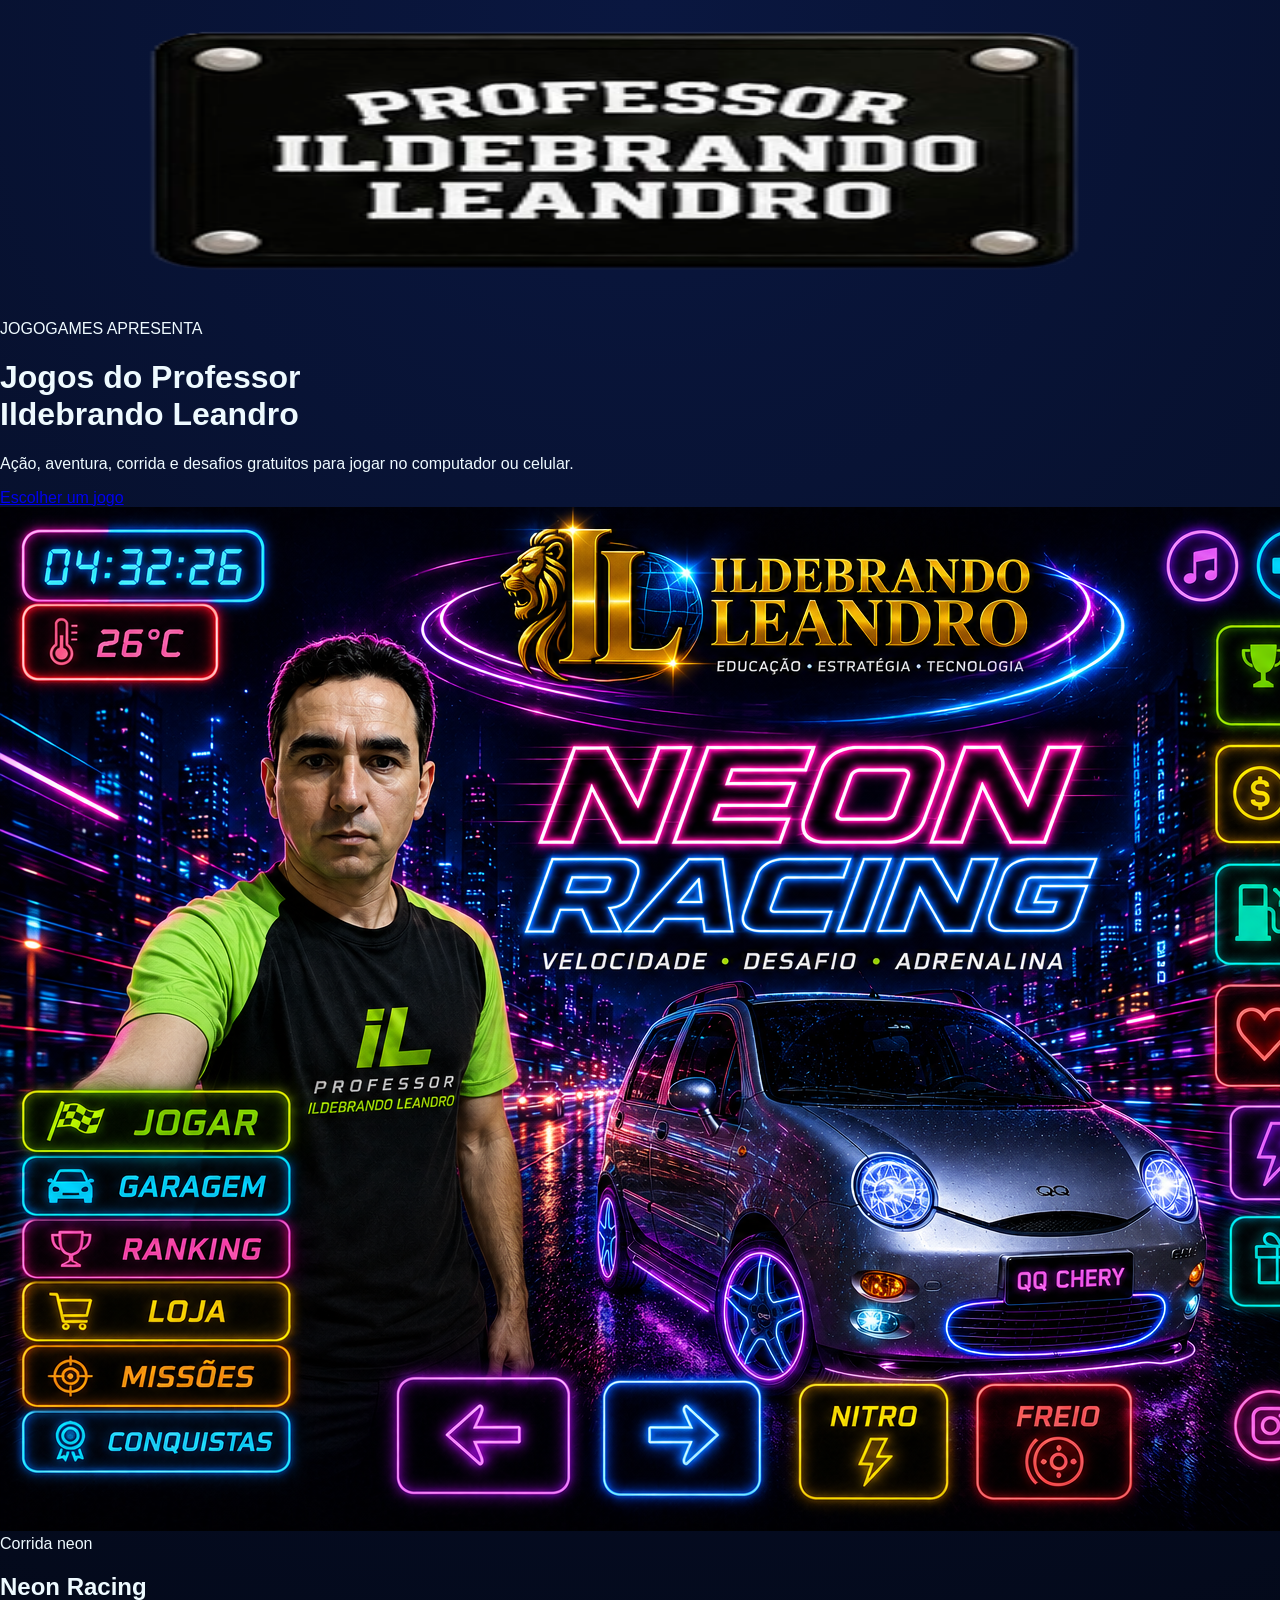
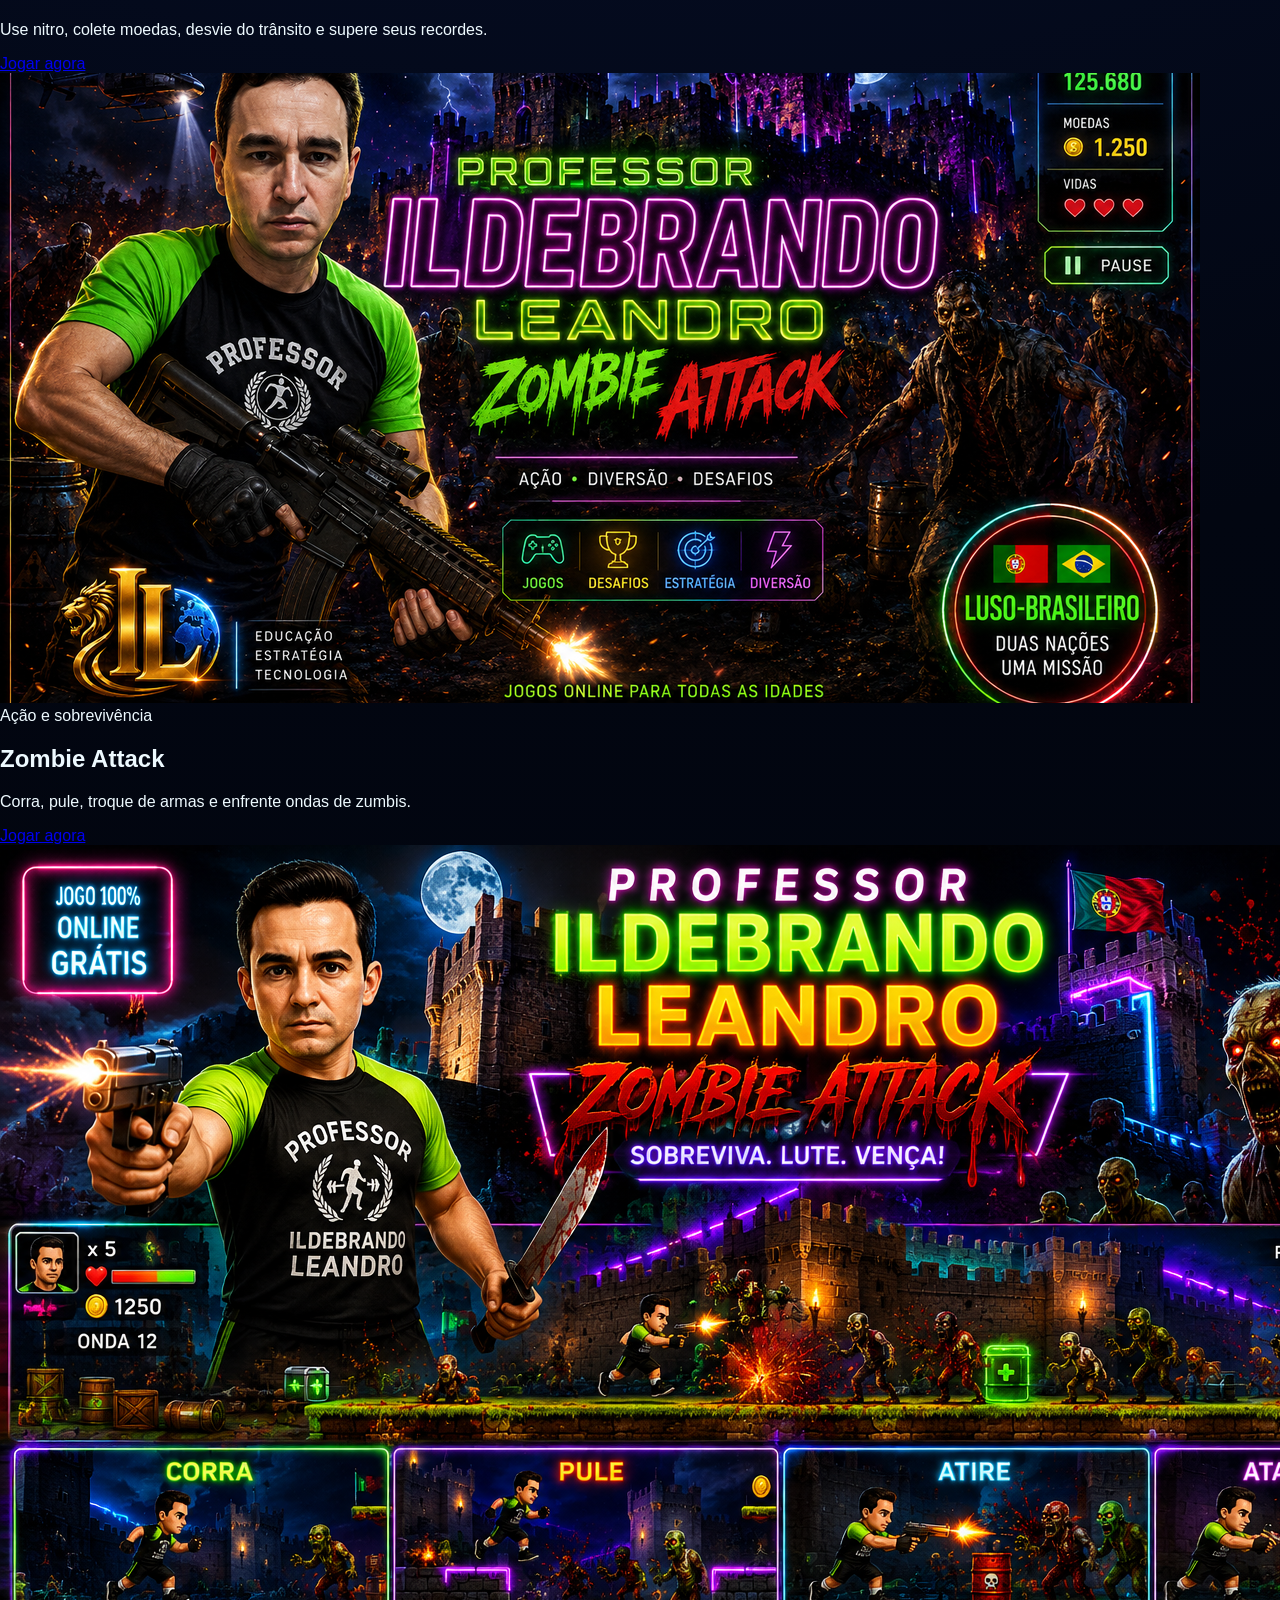
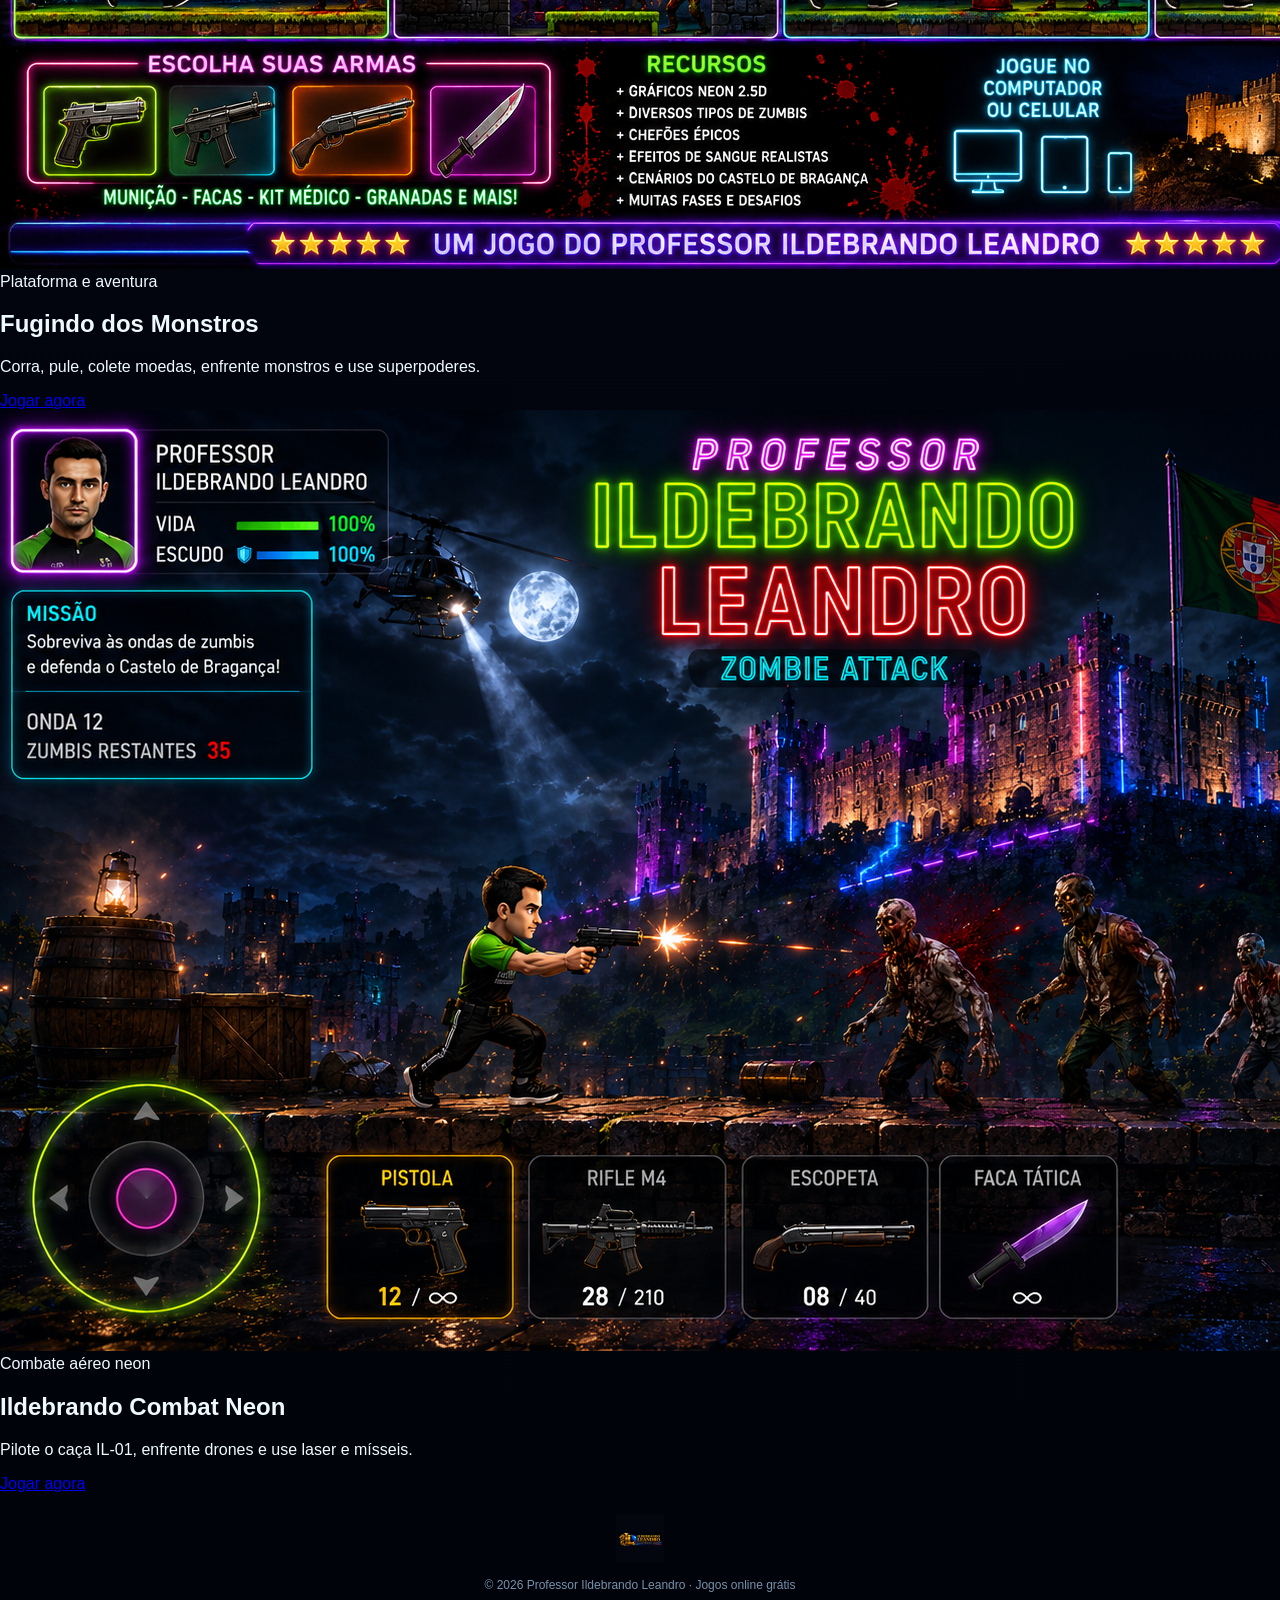
==== index.html @ c0134aa5 "Revise index.html for SEO and game presentation Updated meta tags and added game sections for better" ====
<!doctype html>
<html lang="pt-BR">
<head>
  <meta charset="utf-8">
  <meta name="viewport" content="width=device-width,initial-scale=1,viewport-fit=cover">
  <title>Jogos do Professor Ildebrando Leandro | Jogos Online Grátis</title>
  <meta name="description" content="Jogos online grátis criados pelo Professor Ildebrando Leandro. Jogue Neon Racing, Zombie Attack, Fugindo dos Monstros e Ildebrando Combat Neon.">
  <meta name="author" content="Professor Ildebrando Leandro">
  <meta name="robots" content="index,follow,max-image-preview:large,max-snippet:-1,max-video-preview:-1">
  <meta name="googlebot" content="index,follow,max-image-preview:large,max-snippet:-1,max-video-preview:-1">
  <meta name="theme-color" content="#050914">
  <link rel="canonical" href="https://jogogames.github.io/">
  <link rel="icon" type="image/png" sizes="32x32" href="./assets/favicon-32.png">
  <link rel="icon" type="image/png" sizes="16x16" href="./assets/favicon-16.png">
  <link rel="apple-touch-icon" sizes="192x192" href="./assets/favicon-192.png">
  <link rel="manifest" href="./site.webmanifest">
  <meta property="og:type" content="website">
  <meta property="og:locale" content="pt_BR">
  <meta property="og:site_name" content="Jogos do Professor Ildebrando Leandro">
  <meta property="og:title" content="Jogos do Professor Ildebrando Leandro">
  <meta property="og:description" content="Ação, aventura, corrida e diversão. Conheça os jogos online grátis do Professor Ildebrando Leandro.">
  <meta property="og:url" content="https://jogogames.github.io/">
  <meta property="og:image" content="https://jogogames.github.io/assets/brand-plate.png">
  <meta property="og:image:alt" content="Logotipo de Ildebrando Leandro">
  <meta name="twitter:card" content="summary_large_image">
  <meta name="twitter:title" content="Jogos do Professor Ildebrando Leandro">
  <meta name="twitter:description" content="Jogos online grátis de ação, aventura e corrida para computador e celular.">
  <meta name="twitter:image" content="https://jogogames.github.io/assets/brand-plate.png">
  <link rel="stylesheet" href="./style.css">
  <script type="application/ld+json">
  {"@context":"https://schema.org","@type":"WebSite","name":"Jogos do Professor Ildebrando Leandro","alternateName":"JogoGames","url":"https://jogogames.github.io/","description":"Jogos online grátis criados pelo Professor Ildebrando Leandro.","inLanguage":"pt-BR","publisher":{"@type":"Person","name":"Professor Ildebrando Leandro"}}
  </script>
</head>
<body>
  <header class="hero">
    <img class="brand" src="./assets/brand-plate.png" alt="Ildebrando Leandro" width="1200" height="300">
    <p class="eyebrow">JOGOGAMES APRESENTA</p>
    <h1>Jogos do Professor<br><span>Ildebrando Leandro</span></h1>
    <p class="intro">Ação, aventura, corrida e desafios gratuitos para jogar no computador ou celular.</p>
    <a class="primary" href="#jogos">Escolher um jogo</a>
  </header>

  <main id="jogos" class="games" aria-label="Jogos disponíveis">
    <article class="card cyan">
      <img src="./assets/cover-neon-racing.png" alt="Capa do Neon Racing" loading="lazy">
      <div><span>Corrida neon</span><h2>Neon Racing</h2><p>Use nitro, colete moedas, desvie do trânsito e supere seus recordes.</p><a href="./Neon-Racing/">Jogar agora</a></div>
    </article>
    <article class="card pink">
      <img src="./assets/professor-ildebrando-zombie-attack-1200x630.png" alt="Capa do Zombie Attack" loading="lazy">
      <div><span>Ação e sobrevivência</span><h2>Zombie Attack</h2><p>Corra, pule, troque de armas e enfrente ondas de zumbis.</p><a href="./Zombie-Attack/">Jogar agora</a></div>
    </article>
    <article class="card gold">
      <img src="./assets/cover.jpg" alt="Capa do Ildebrando Combat Neon" loading="lazy">
      <div><span>Plataforma e aventura</span><h2>Fugindo dos Monstros</h2><p>Corra, pule, colete moedas, enfrente monstros e use superpoderes.</p><a href="./Monster-Games/">Jogar agora</a></div>
    </article>
    <article class="card violet">
      <img src="./assets/game-scene-v3.png" alt="Capa do Ildebrando Combat Neon" loading="lazy">
      <div><span>Combate aéreo neon</span><h2>Ildebrando Combat Neon</h2><p>Pilote o caça IL-01, enfrente drones e use laser e mísseis.</p><a href="https://jogogames.github.io/Jogos.Games/">Jogar agora</a></div>
    </article>
  </main>

  <footer><img src="./assets/favicon-192.png" alt="IL" width="48" height="48"><p>© 2026 Professor Ildebrando Leandro · Jogos online grátis</p></footer>
</body>
</html>
---- style.css ----
*{box-sizing:border-box}:root{--bg:#020611;--panel:#061226ee;--cyan:#10e8ff;--pink:#ff2bd6;--lime:#95ff19;--gold:#ffd21a;--red:#ff405c;--text:#eefaff;--muted:#9fb3ca}html,body{margin:0;background:radial-gradient(circle at 50% 0,#0a1740 0,#020611 45%,#01030a 100%);color:var(--text);font-family:Arial,Helvetica,sans-serif;min-height:100%}body{overflow-x:hidden}.app{max-width:1600px;margin:auto;padding:10px}.topbar,.panel,.stage{border:1px solid #0ddff588;border-radius:22px;background:linear-gradient(180deg,#071326ee,#020714ee);box-shadow:0 0 28px #03d9ff18,inset 0 0 30px #042d56}.topbar{min-height:132px;padding:12px 18px;display:grid;grid-template-columns:1fr 250px 240px;align-items:center;gap:16px}.brand-zone{display:flex;align-items:center;gap:18px;min-width:0}.logo-orbit{position:relative;width:min(410px,42vw);height:104px;display:grid;place-items:center;isolation:isolate}.logo-orbit img{width:92%;max-height:88px;object-fit:contain;position:relative;z-index:2;filter:drop-shadow(0 0 14px #ffbe16aa)}.orbit{position:absolute;inset:7px;border-radius:50%;border:3px solid transparent;z-index:1}.orbit-a{border-top-color:var(--cyan);border-right-color:var(--pink);animation:spin 2.8s linear infinite;box-shadow:0 0 16px var(--cyan),inset 0 0 16px var(--pink)}.orbit-b{inset:1px 20px;border-bottom-color:var(--lime);border-left-color:#8b45ff;animation:spinRev 4.2s linear infinite;box-shadow:0 0 16px #8b45ff}@keyframes spin{to{transform:rotate(360deg)}}@keyframes spinRev{to{transform:rotate(-360deg)}}.brand-copy h1{margin:0;font-size:clamp(18px,2vw,34px);text-shadow:0 0 14px #fff,0 0 26px var(--cyan)}.brand-copy p{margin:7px 0 0;color:var(--cyan);font-weight:900;letter-spacing:3px;font-size:12px}.live-box{border:1px solid var(--cyan);border-radius:18px;padding:10px 12px;text-align:center;box-shadow:0 0 22px #00eaff55,inset 0 0 18px #00eaff18}.live-label{font-size:10px;letter-spacing:2px}.live-label i{display:inline-block;width:8px;height:8px;border-radius:50%;background:#58ff47;box-shadow:0 0 10px #58ff47;margin-right:7px}.clock{font:900 30px/1.1 monospace;letter-spacing:2px;text-shadow:0 0 12px white,0 0 22px var(--cyan)}.live-bottom{display:flex;justify-content:space-between;font-size:9px;color:#95b5d3;margin-top:6px}.live-bottom b{color:var(--cyan)}.top-actions{display:flex;gap:10px;justify-content:flex-end}.neo-btn,.control{border:2px solid currentColor;color:var(--cyan);background:#061326;border-radius:16px;font-weight:900;letter-spacing:1px;box-shadow:0 0 16px currentColor,inset 0 0 16px #0008;cursor:pointer;transition:.18s;animation:neonShift 5s linear infinite}.neo-btn:hover,.control:hover{transform:translateY(-2px) scale(1.02);filter:brightness(1.3)}.neo-btn:active,.control:active{transform:scale(.96)}.neo-btn.small{min-width:104px;height:58px}.neo-btn.big{padding:18px 30px;font-size:16px}@keyframes neonShift{0%{color:#10e8ff}25%{color:#ff2bd6}50%{color:#95ff19}75%{color:#ffd21a}100%{color:#10e8ff}}.layout{display:grid;grid-template-columns:240px minmax(0,1fr) 240px;gap:14px;margin-top:14px}.panel{padding:18px;min-width:0}.panel h2{font-size:13px;letter-spacing:3px;color:var(--cyan);margin:0 0 16px}.stats{display:grid;grid-template-columns:1fr 1fr;gap:9px}.stats>div{padding:11px;border:1px solid #244463;border-radius:12px;background:#07162b}.stats small{display:block;font-size:9px;color:#7f9ab6;letter-spacing:1px}.stats b{display:block;margin-top:6px;font-family:monospace;font-size:15px}.mission,.desktop-help,.tips,.car-card{margin-top:16px;color:#b9cbe0;font-size:12px;line-height:1.55}.mission b,.desktop-help b,.tips b{color:#fff}.stage{position:relative;min-height:720px;overflow:hidden;background:#000}#game{display:block;width:100%;height:100%;min-height:720px;touch-action:none;background:#02040a}.overlay{position:absolute;inset:0;z-index:10;display:flex;flex-direction:column;align-items:center;justify-content:center;background:linear-gradient(#020611cc,#020611f0);padding:22px;text-align:center}.overlay.hidden{display:none}.overlay .cover{width:min(860px,96%);max-height:72%;object-fit:contain;border-radius:18px;box-shadow:0 0 30px #ff2bd644}.overlay-copy{margin-top:10px}.overlay h2{font-size:clamp(34px,6vw,80px);margin:0;text-shadow:0 0 22px var(--cyan)}.overlay h2 em{font-style:normal;color:var(--lime)}.overlay p{color:#c5d4e6;max-width:740px}.gameover-card img{max-width:380px;width:70%}.car-photo{width:100%;border-radius:14px;border:1px solid #ff2bd688;box-shadow:0 0 22px #ff2bd633}.car-card{display:flex;flex-direction:column;gap:4px}.car-card strong{color:var(--lime)}.tips ul{padding-left:18px}.mobile-controls{display:none}footer{text-align:center;padding:22px 10px;color:#7891ab;font-size:12px}@media(max-width:980px){.topbar{grid-template-columns:1fr auto;min-height:auto}.brand-copy{display:none}.live-box{grid-row:2;grid-column:1/2}.top-actions{grid-row:2;grid-column:2/3}.logo-orbit{width:min(520px,78vw);height:90px}.layout{grid-template-columns:1fr}.left-panel,.right-panel{display:none}.stage{min-height:calc(100vh - 205px);border-radius:18px}#game{min-height:calc(100vh - 205px)}.overlay{justify-content:flex-start;padding-top:18px}.overlay .cover{max-height:52vh}.overlay h2{font-size:42px}.mobile-controls{display:grid;position:absolute;z-index:20;left:12px;right:12px;bottom:max(18px,env(safe-area-inset-bottom));grid-template-columns:1fr 1fr 1.2fr 1.2fr;gap:10px;pointer-events:none}.control{pointer-events:auto;height:82px;font-size:22px;background:#041224e8}.control.nitro{color:var(--gold);font-size:17px}.control.brake{color:var(--red);font-size:17px}}@media(max-width:560px){.app{padding:5px}.topbar{padding:8px;gap:8px;border-radius:14px}.logo-orbit{width:100%;height:70px}.logo-orbit img{max-height:58px}.live-box{padding:7px}.clock{font-size:21px}.neo-btn.small{min-width:82px;height:48px;font-size:11px}.stage{min-height:calc(100vh - 168px)}#game{min-height:calc(100vh - 168px)}.mobile-controls{bottom:max(22px,env(safe-area-inset-bottom));gap:7px}.control{height:68px;border-radius:18px}.overlay .cover{max-height:44vh}.overlay-copy p{font-size:13px}.neo-btn.big{padding:15px 22px}}
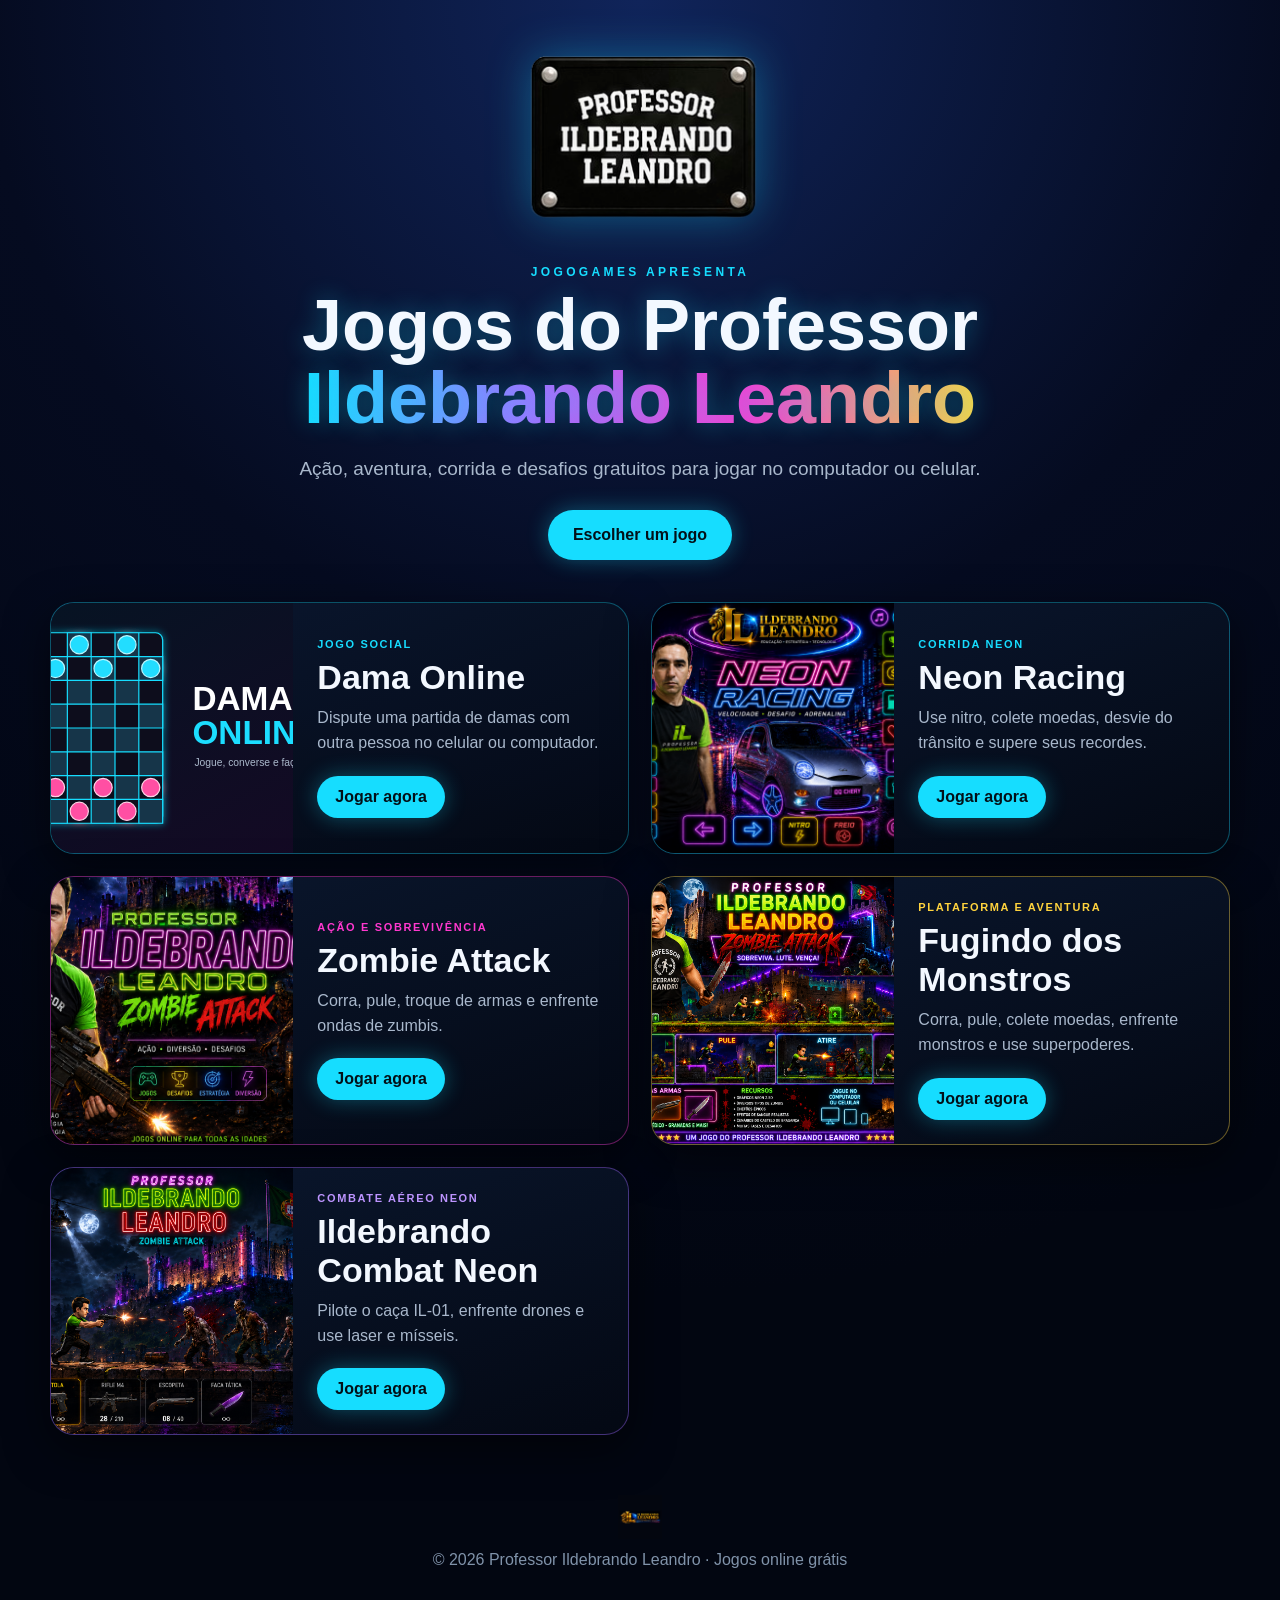
==== commit f0fe3c95: "Adiciona Dama Online ao JogoGames" ====
--- a/index.html
+++ b/index.html
@@ -41,6 +41,10 @@
   </header>
 
   <main id="jogos" class="games" aria-label="Jogos disponíveis">
+    <article class="card green">
+      <img src="./assets/dama-online.svg" alt="Tabuleiro iluminado do jogo Dama Online" loading="eager">
+      <div><span>Jogo social</span><h2>Dama Online</h2><p>Dispute uma partida de damas com outra pessoa no celular ou computador.</p><a href="./Dama-Online/">Jogar agora</a></div>
+    </article>
     <article class="card cyan">
       <img src="./assets/cover-neon-racing.png" alt="Capa do Neon Racing" loading="lazy">
       <div><span>Corrida neon</span><h2>Neon Racing</h2><p>Use nitro, colete moedas, desvie do trânsito e supere seus recordes.</p><a href="./Neon-Racing/">Jogar agora</a></div>
--- a/style.css
+++ b/style.css
@@ -1 +1,20 @@
-*{box-sizing:border-box}:root{--bg:#020611;--panel:#061226ee;--cyan:#10e8ff;--pink:#ff2bd6;--lime:#95ff19;--gold:#ffd21a;--red:#ff405c;--text:#eefaff;--muted:#9fb3ca}html,body{margin:0;background:radial-gradient(circle at 50% 0,#0a1740 0,#020611 45%,#01030a 100%);color:var(--text);font-family:Arial,Helvetica,sans-serif;min-height:100%}body{overflow-x:hidden}.app{max-width:1600px;margin:auto;padding:10px}.topbar,.panel,.stage{border:1px solid #0ddff588;border-radius:22px;background:linear-gradient(180deg,#071326ee,#020714ee);box-shadow:0 0 28px #03d9ff18,inset 0 0 30px #042d56}.topbar{min-height:132px;padding:12px 18px;display:grid;grid-template-columns:1fr 250px 240px;align-items:center;gap:16px}.brand-zone{display:flex;align-items:center;gap:18px;min-width:0}.logo-orbit{position:relative;width:min(410px,42vw);height:104px;display:grid;place-items:center;isolation:isolate}.logo-orbit img{width:92%;max-height:88px;object-fit:contain;position:relative;z-index:2;filter:drop-shadow(0 0 14px #ffbe16aa)}.orbit{position:absolute;inset:7px;border-radius:50%;border:3px solid transparent;z-index:1}.orbit-a{border-top-color:var(--cyan);border-right-color:var(--pink);animation:spin 2.8s linear infinite;box-shadow:0 0 16px var(--cyan),inset 0 0 16px var(--pink)}.orbit-b{inset:1px 20px;border-bottom-color:var(--lime);border-left-color:#8b45ff;animation:spinRev 4.2s linear infinite;box-shadow:0 0 16px #8b45ff}@keyframes spin{to{transform:rotate(360deg)}}@keyframes spinRev{to{transform:rotate(-360deg)}}.brand-copy h1{margin:0;font-size:clamp(18px,2vw,34px);text-shadow:0 0 14px #fff,0 0 26px var(--cyan)}.brand-copy p{margin:7px 0 0;color:var(--cyan);font-weight:900;letter-spacing:3px;font-size:12px}.live-box{border:1px solid var(--cyan);border-radius:18px;padding:10px 12px;text-align:center;box-shadow:0 0 22px #00eaff55,inset 0 0 18px #00eaff18}.live-label{font-size:10px;letter-spacing:2px}.live-label i{display:inline-block;width:8px;height:8px;border-radius:50%;background:#58ff47;box-shadow:0 0 10px #58ff47;margin-right:7px}.clock{font:900 30px/1.1 monospace;letter-spacing:2px;text-shadow:0 0 12px white,0 0 22px var(--cyan)}.live-bottom{display:flex;justify-content:space-between;font-size:9px;color:#95b5d3;margin-top:6px}.live-bottom b{color:var(--cyan)}.top-actions{display:flex;gap:10px;justify-content:flex-end}.neo-btn,.control{border:2px solid currentColor;color:var(--cyan);background:#061326;border-radius:16px;font-weight:900;letter-spacing:1px;box-shadow:0 0 16px currentColor,inset 0 0 16px #0008;cursor:pointer;transition:.18s;animation:neonShift 5s linear infinite}.neo-btn:hover,.control:hover{transform:translateY(-2px) scale(1.02);filter:brightness(1.3)}.neo-btn:active,.control:active{transform:scale(.96)}.neo-btn.small{min-width:104px;height:58px}.neo-btn.big{padding:18px 30px;font-size:16px}@keyframes neonShift{0%{color:#10e8ff}25%{color:#ff2bd6}50%{color:#95ff19}75%{color:#ffd21a}100%{color:#10e8ff}}.layout{display:grid;grid-template-columns:240px minmax(0,1fr) 240px;gap:14px;margin-top:14px}.panel{padding:18px;min-width:0}.panel h2{font-size:13px;letter-spacing:3px;color:var(--cyan);margin:0 0 16px}.stats{display:grid;grid-template-columns:1fr 1fr;gap:9px}.stats>div{padding:11px;border:1px solid #244463;border-radius:12px;background:#07162b}.stats small{display:block;font-size:9px;color:#7f9ab6;letter-spacing:1px}.stats b{display:block;margin-top:6px;font-family:monospace;font-size:15px}.mission,.desktop-help,.tips,.car-card{margin-top:16px;color:#b9cbe0;font-size:12px;line-height:1.55}.mission b,.desktop-help b,.tips b{color:#fff}.stage{position:relative;min-height:720px;overflow:hidden;background:#000}#game{display:block;width:100%;height:100%;min-height:720px;touch-action:none;background:#02040a}.overlay{position:absolute;inset:0;z-index:10;display:flex;flex-direction:column;align-items:center;justify-content:center;background:linear-gradient(#020611cc,#020611f0);padding:22px;text-align:center}.overlay.hidden{display:none}.overlay .cover{width:min(860px,96%);max-height:72%;object-fit:contain;border-radius:18px;box-shadow:0 0 30px #ff2bd644}.overlay-copy{margin-top:10px}.overlay h2{font-size:clamp(34px,6vw,80px);margin:0;text-shadow:0 0 22px var(--cyan)}.overlay h2 em{font-style:normal;color:var(--lime)}.overlay p{color:#c5d4e6;max-width:740px}.gameover-card img{max-width:380px;width:70%}.car-photo{width:100%;border-radius:14px;border:1px solid #ff2bd688;box-shadow:0 0 22px #ff2bd633}.car-card{display:flex;flex-direction:column;gap:4px}.car-card strong{color:var(--lime)}.tips ul{padding-left:18px}.mobile-controls{display:none}footer{text-align:center;padding:22px 10px;color:#7891ab;font-size:12px}@media(max-width:980px){.topbar{grid-template-columns:1fr auto;min-height:auto}.brand-copy{display:none}.live-box{grid-row:2;grid-column:1/2}.top-actions{grid-row:2;grid-column:2/3}.logo-orbit{width:min(520px,78vw);height:90px}.layout{grid-template-columns:1fr}.left-panel,.right-panel{display:none}.stage{min-height:calc(100vh - 205px);border-radius:18px}#game{min-height:calc(100vh - 205px)}.overlay{justify-content:flex-start;padding-top:18px}.overlay .cover{max-height:52vh}.overlay h2{font-size:42px}.mobile-controls{display:grid;position:absolute;z-index:20;left:12px;right:12px;bottom:max(18px,env(safe-area-inset-bottom));grid-template-columns:1fr 1fr 1.2fr 1.2fr;gap:10px;pointer-events:none}.control{pointer-events:auto;height:82px;font-size:22px;background:#041224e8}.control.nitro{color:var(--gold);font-size:17px}.control.brake{color:var(--red);font-size:17px}}@media(max-width:560px){.app{padding:5px}.topbar{padding:8px;gap:8px;border-radius:14px}.logo-orbit{width:100%;height:70px}.logo-orbit img{max-height:58px}.live-box{padding:7px}.clock{font-size:21px}.neo-btn.small{min-width:82px;height:48px;font-size:11px}.stage{min-height:calc(100vh - 168px)}#game{min-height:calc(100vh - 168px)}.mobile-controls{bottom:max(22px,env(safe-area-inset-bottom));gap:7px}.control{height:68px;border-radius:18px}.overlay .cover{max-height:44vh}.overlay-copy p{font-size:13px}.neo-btn.big{padding:15px 22px}}
+:root{--bg:#020611;--panel:#071326;--cyan:#16ddff;--pink:#ff38cf;--gold:#ffd33d;--text:#f3f8ff;--muted:#a9b8cc}
+*{box-sizing:border-box}
+html{scroll-behavior:smooth}
+body{margin:0;min-height:100vh;overflow-x:hidden;background:radial-gradient(circle at 50% 0,#10245a 0,#050b20 38%,var(--bg) 75%);color:var(--text);font-family:Segoe UI,Arial,sans-serif}
+.hero{width:min(1180px,calc(100% - 32px));margin:0 auto;padding:34px 0 42px;text-align:center}
+.brand{display:block;width:min(820px,88vw);height:auto;max-height:205px;object-fit:contain;margin:0 auto 26px;border-radius:22px;filter:drop-shadow(0 0 22px #16ddff55)}
+.eyebrow{margin:0 0 10px;color:var(--cyan);font-size:12px;font-weight:900;letter-spacing:.28em}
+h1{margin:0;font-size:clamp(34px,6vw,72px);line-height:1.02;text-shadow:0 0 24px #16ddff55}
+h1 span{background:linear-gradient(90deg,var(--cyan),#a66cff,var(--pink),var(--gold));-webkit-background-clip:text;background-clip:text;color:transparent}
+.intro{max-width:720px;margin:18px auto 26px;color:var(--muted);font-size:clamp(15px,2vw,19px);line-height:1.6}
+.primary,.card a{display:inline-flex;align-items:center;justify-content:center;text-decoration:none;border-radius:999px;background:var(--cyan);color:#031018;font-weight:900;box-shadow:0 0 22px #16ddff55;transition:.18s}
+.primary{min-height:50px;padding:0 25px}.primary:hover,.card a:hover{transform:translateY(-2px);filter:brightness(1.12)}
+.games{width:min(1180px,calc(100% - 32px));margin:0 auto 48px;display:grid;grid-template-columns:repeat(2,minmax(0,1fr));gap:22px}
+.card{overflow:hidden;border:1px solid #16ddff55;border-radius:24px;background:linear-gradient(160deg,#0b1931ee,#040914ee);box-shadow:0 14px 44px #0008;display:grid;grid-template-columns:minmax(170px,42%) 1fr;min-height:250px}
+.card img{width:100%;height:100%;min-height:250px;object-fit:cover}.card>div{padding:24px;display:flex;flex-direction:column;align-items:flex-start;justify-content:center}
+.card span{color:var(--cyan);font-size:11px;font-weight:900;letter-spacing:.15em;text-transform:uppercase}.card h2{margin:8px 0 9px;font-size:clamp(22px,3vw,34px)}.card p{margin:0 0 20px;color:var(--muted);line-height:1.55}.card a{min-height:42px;padding:0 18px}
+.card.pink{border-color:#ff38cf66}.card.pink span{color:var(--pink)}.card.gold{border-color:#ffd33d66}.card.gold span{color:var(--gold)}.card.violet{border-color:#9d65ff66}.card.violet span{color:#bd94ff}
+footer{text-align:center;padding:12px 16px 34px;color:#8093aa}footer img{width:44px;height:44px;object-fit:contain}footer p{margin:8px 0 0}
+@media(max-width:900px){.games{grid-template-columns:1fr}.card{min-height:220px}}
+@media(max-width:560px){.hero{width:min(100% - 20px,1180px);padding:18px 0 30px}.brand{width:100%;max-height:130px;margin-bottom:18px;border-radius:15px}.games{width:calc(100% - 18px);gap:15px}.card{display:block;min-height:0;border-radius:18px}.card img{height:auto;min-height:0;aspect-ratio:16/9}.card>div{padding:18px}.card h2{font-size:26px}.card p{font-size:14px}.primary{min-height:46px}}
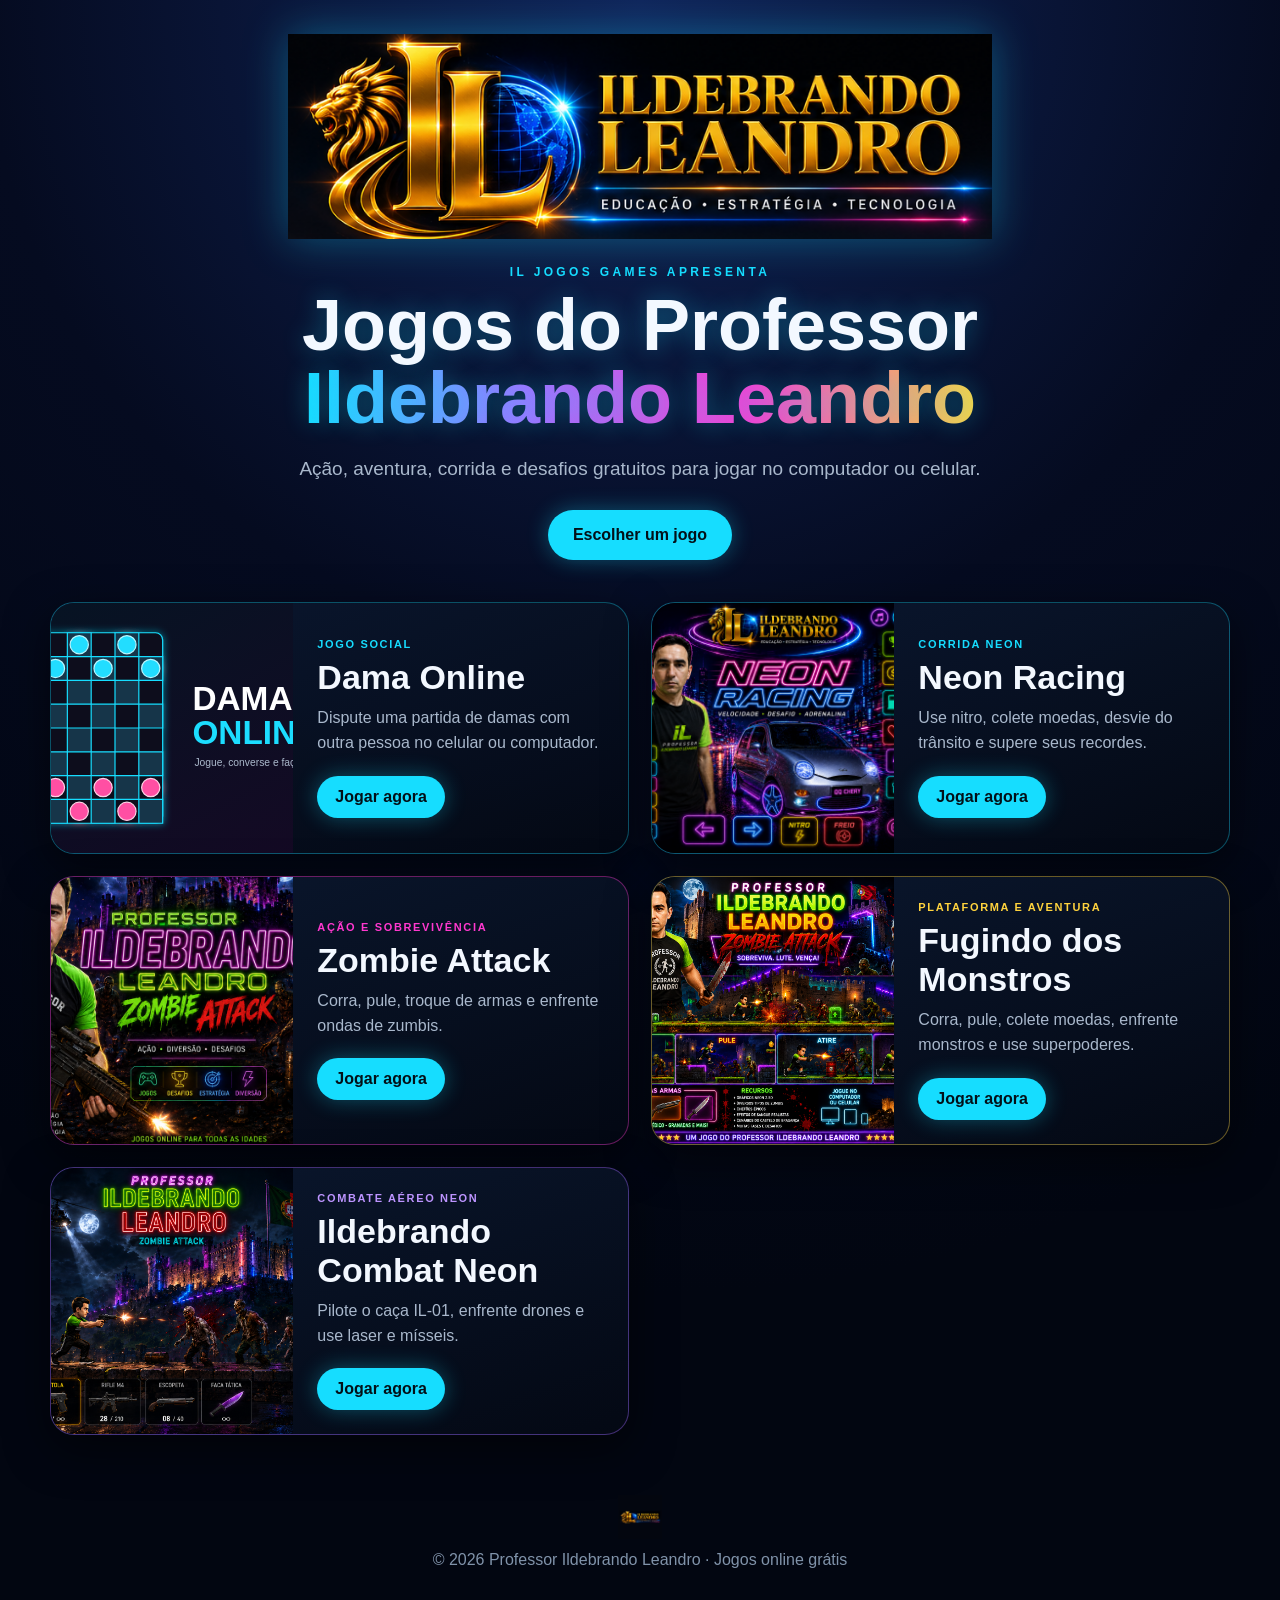
==== commit d280bf86: "Destaca marca IL Jogos Games com leao neon" ====
--- a/index.html
+++ b/index.html
@@ -20,12 +20,12 @@
   <meta property="og:title" content="Jogos do Professor Ildebrando Leandro">
   <meta property="og:description" content="Ação, aventura, corrida e diversão. Conheça os jogos online grátis do Professor Ildebrando Leandro.">
   <meta property="og:url" content="https://jogogames.github.io/">
-  <meta property="og:image" content="https://jogogames.github.io/assets/brand-plate.png">
+  <meta property="og:image" content="https://jogogames.github.io/assets/logo-ildebrando-gold.png">
   <meta property="og:image:alt" content="Logotipo de Ildebrando Leandro">
   <meta name="twitter:card" content="summary_large_image">
   <meta name="twitter:title" content="Jogos do Professor Ildebrando Leandro">
   <meta name="twitter:description" content="Jogos online grátis de ação, aventura e corrida para computador e celular.">
-  <meta name="twitter:image" content="https://jogogames.github.io/assets/brand-plate.png">
+  <meta name="twitter:image" content="https://jogogames.github.io/assets/logo-ildebrando-gold.png">
   <link rel="stylesheet" href="./style.css">
   <script type="application/ld+json">
   {"@context":"https://schema.org","@type":"WebSite","name":"Jogos do Professor Ildebrando Leandro","alternateName":"JogoGames","url":"https://jogogames.github.io/","description":"Jogos online grátis criados pelo Professor Ildebrando Leandro.","inLanguage":"pt-BR","publisher":{"@type":"Person","name":"Professor Ildebrando Leandro"}}
@@ -33,8 +33,8 @@
 </head>
 <body>
   <header class="hero">
-    <img class="brand" src="./assets/brand-plate.png" alt="Ildebrando Leandro" width="1200" height="300">
-    <p class="eyebrow">JOGOGAMES APRESENTA</p>
+    <img class="brand" src="./assets/logo-ildebrando-gold.png" alt="Logotipo Ildebrando Leandro com leão dourado e luzes neon" width="1650" height="500">
+    <p class="eyebrow">IL JOGOS GAMES APRESENTA</p>
     <h1>Jogos do Professor<br><span>Ildebrando Leandro</span></h1>
     <p class="intro">Ação, aventura, corrida e desafios gratuitos para jogar no computador ou celular.</p>
     <a class="primary" href="#jogos">Escolher um jogo</a>
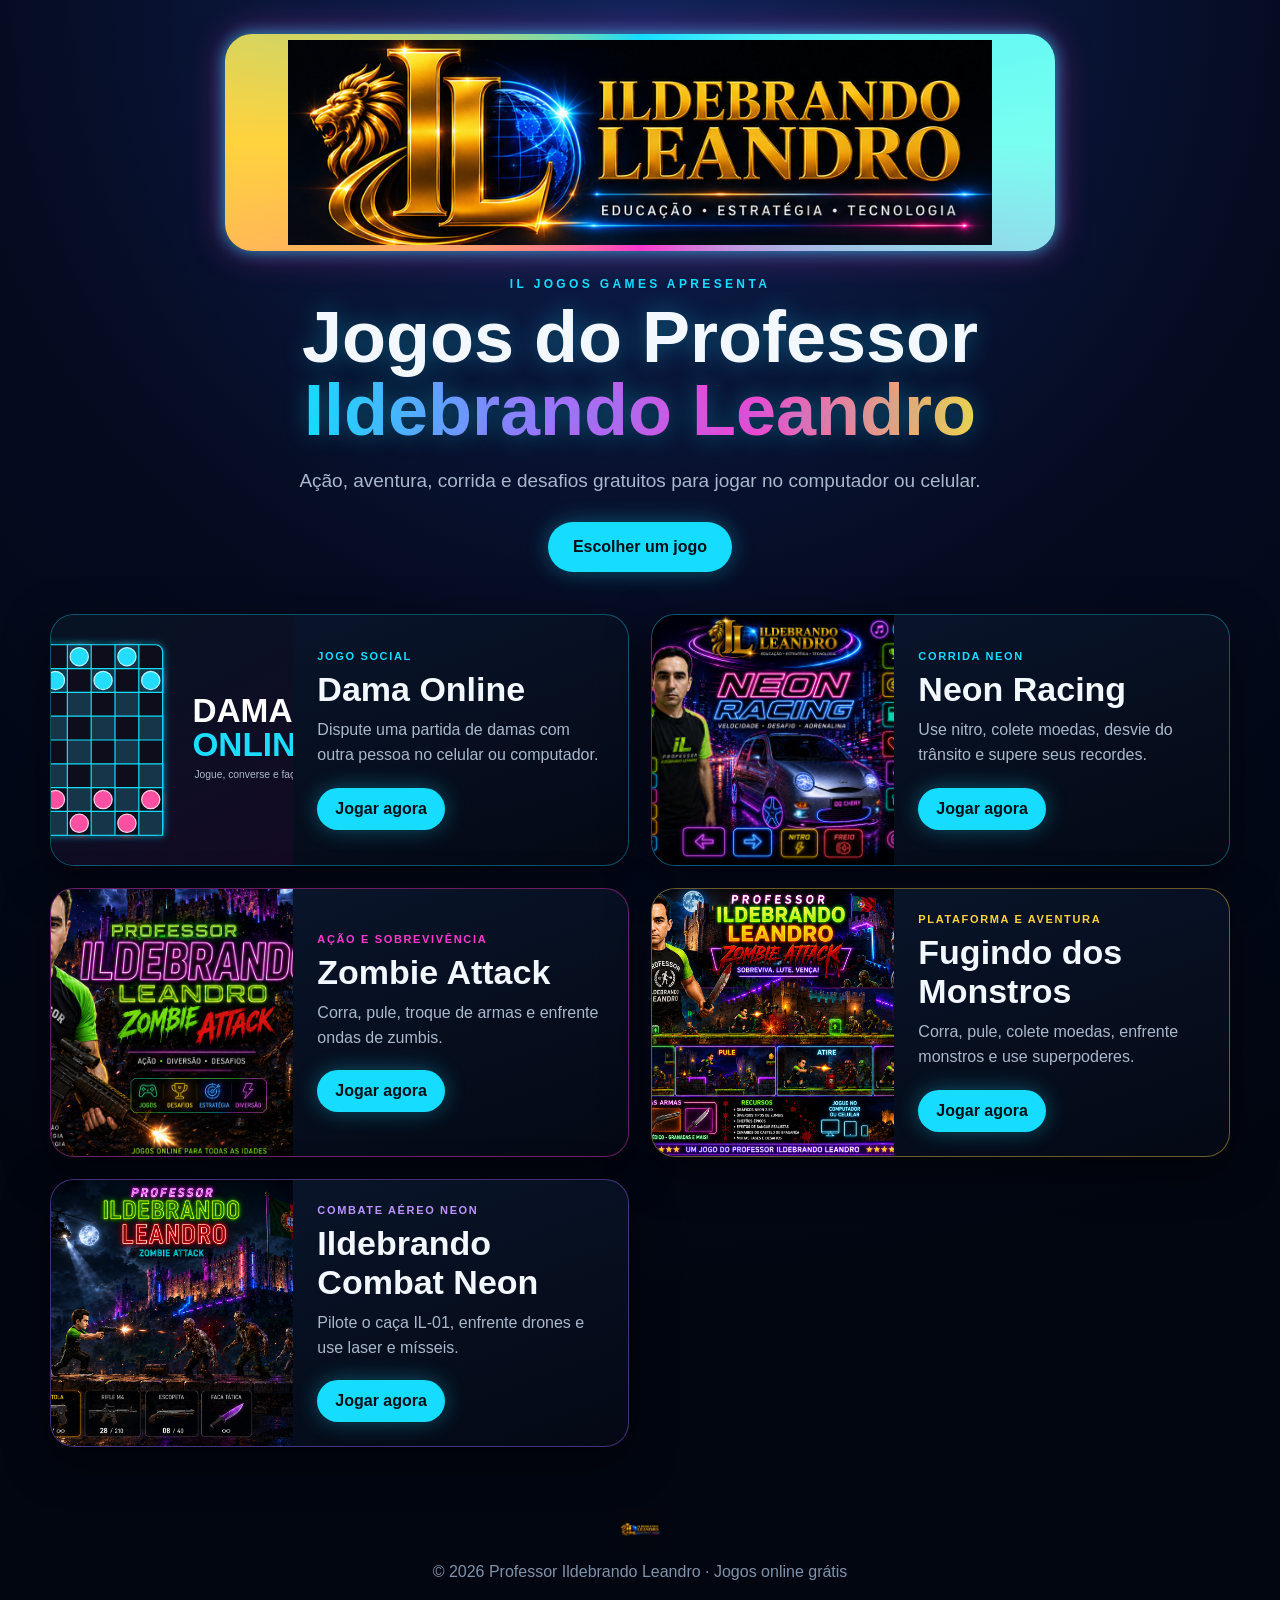
==== commit f7179085: "Adiciona neon forte ao redor do logo principal" ====
--- a/index.html
+++ b/index.html
@@ -26,14 +26,14 @@
   <meta name="twitter:title" content="Jogos do Professor Ildebrando Leandro">
   <meta name="twitter:description" content="Jogos online grátis de ação, aventura e corrida para computador e celular.">
   <meta name="twitter:image" content="https://jogogames.github.io/assets/logo-ildebrando-gold.png">
-  <link rel="stylesheet" href="./style.css">
+  <link rel="stylesheet" href="./style.css?v=2">
   <script type="application/ld+json">
   {"@context":"https://schema.org","@type":"WebSite","name":"Jogos do Professor Ildebrando Leandro","alternateName":"JogoGames","url":"https://jogogames.github.io/","description":"Jogos online grátis criados pelo Professor Ildebrando Leandro.","inLanguage":"pt-BR","publisher":{"@type":"Person","name":"Professor Ildebrando Leandro"}}
   </script>
 </head>
 <body>
   <header class="hero">
-    <img class="brand" src="./assets/logo-ildebrando-gold.png" alt="Logotipo Ildebrando Leandro com leão dourado e luzes neon" width="1650" height="500">
+    <span class="brand-neon"><img class="brand" src="./assets/logo-ildebrando-gold.png" alt="Logotipo Ildebrando Leandro com leão dourado e luzes neon" width="1650" height="500"></span>
     <p class="eyebrow">IL JOGOS GAMES APRESENTA</p>
     <h1>Jogos do Professor<br><span>Ildebrando Leandro</span></h1>
     <p class="intro">Ação, aventura, corrida e desafios gratuitos para jogar no computador ou celular.</p>
--- a/style.css
+++ b/style.css
@@ -3,7 +3,9 @@
 html{scroll-behavior:smooth}
 body{margin:0;min-height:100vh;overflow-x:hidden;background:radial-gradient(circle at 50% 0,#10245a 0,#050b20 38%,var(--bg) 75%);color:var(--text);font-family:Segoe UI,Arial,sans-serif}
 .hero{width:min(1180px,calc(100% - 32px));margin:0 auto;padding:34px 0 42px;text-align:center}
-.brand{display:block;width:min(820px,88vw);height:auto;max-height:205px;object-fit:contain;margin:0 auto 26px;border-radius:22px;filter:drop-shadow(0 0 22px #16ddff55)}
+.brand-neon{--brand-angle:0deg;display:block;width:min(830px,90vw);margin:0 auto 26px;padding:6px;border-radius:27px;background:conic-gradient(from var(--brand-angle),var(--cyan),#79fff1,var(--pink),var(--gold),var(--cyan));box-shadow:0 0 16px #16ddffaa,0 0 36px #ff38cf66;animation:brandNeon 3.2s linear infinite}
+.brand{display:block;width:100%;height:auto;max-height:205px;object-fit:contain;margin:0;border-radius:21px}
+@property --brand-angle{syntax:'<angle>';initial-value:0deg;inherits:false}@keyframes brandNeon{to{--brand-angle:360deg}}
 .eyebrow{margin:0 0 10px;color:var(--cyan);font-size:12px;font-weight:900;letter-spacing:.28em}
 h1{margin:0;font-size:clamp(34px,6vw,72px);line-height:1.02;text-shadow:0 0 24px #16ddff55}
 h1 span{background:linear-gradient(90deg,var(--cyan),#a66cff,var(--pink),var(--gold));-webkit-background-clip:text;background-clip:text;color:transparent}
@@ -17,4 +19,5 @@
 .card.pink{border-color:#ff38cf66}.card.pink span{color:var(--pink)}.card.gold{border-color:#ffd33d66}.card.gold span{color:var(--gold)}.card.violet{border-color:#9d65ff66}.card.violet span{color:#bd94ff}
 footer{text-align:center;padding:12px 16px 34px;color:#8093aa}footer img{width:44px;height:44px;object-fit:contain}footer p{margin:8px 0 0}
 @media(max-width:900px){.games{grid-template-columns:1fr}.card{min-height:220px}}
-@media(max-width:560px){.hero{width:min(100% - 20px,1180px);padding:18px 0 30px}.brand{width:100%;max-height:130px;margin-bottom:18px;border-radius:15px}.games{width:calc(100% - 18px);gap:15px}.card{display:block;min-height:0;border-radius:18px}.card img{height:auto;min-height:0;aspect-ratio:16/9}.card>div{padding:18px}.card h2{font-size:26px}.card p{font-size:14px}.primary{min-height:46px}}
+@media(max-width:560px){.hero{width:min(100% - 20px,1180px);padding:18px 0 30px}.brand-neon{width:100%;padding:4px;margin-bottom:18px;border-radius:19px}.brand{max-height:130px;border-radius:15px}.games{width:calc(100% - 18px);gap:15px}.card{display:block;min-height:0;border-radius:18px}.card img{height:auto;min-height:0;aspect-ratio:16/9}.card>div{padding:18px}.card h2{font-size:26px}.card p{font-size:14px}.primary{min-height:46px}}
+@media(prefers-reduced-motion:reduce){.brand-neon{animation:none}}
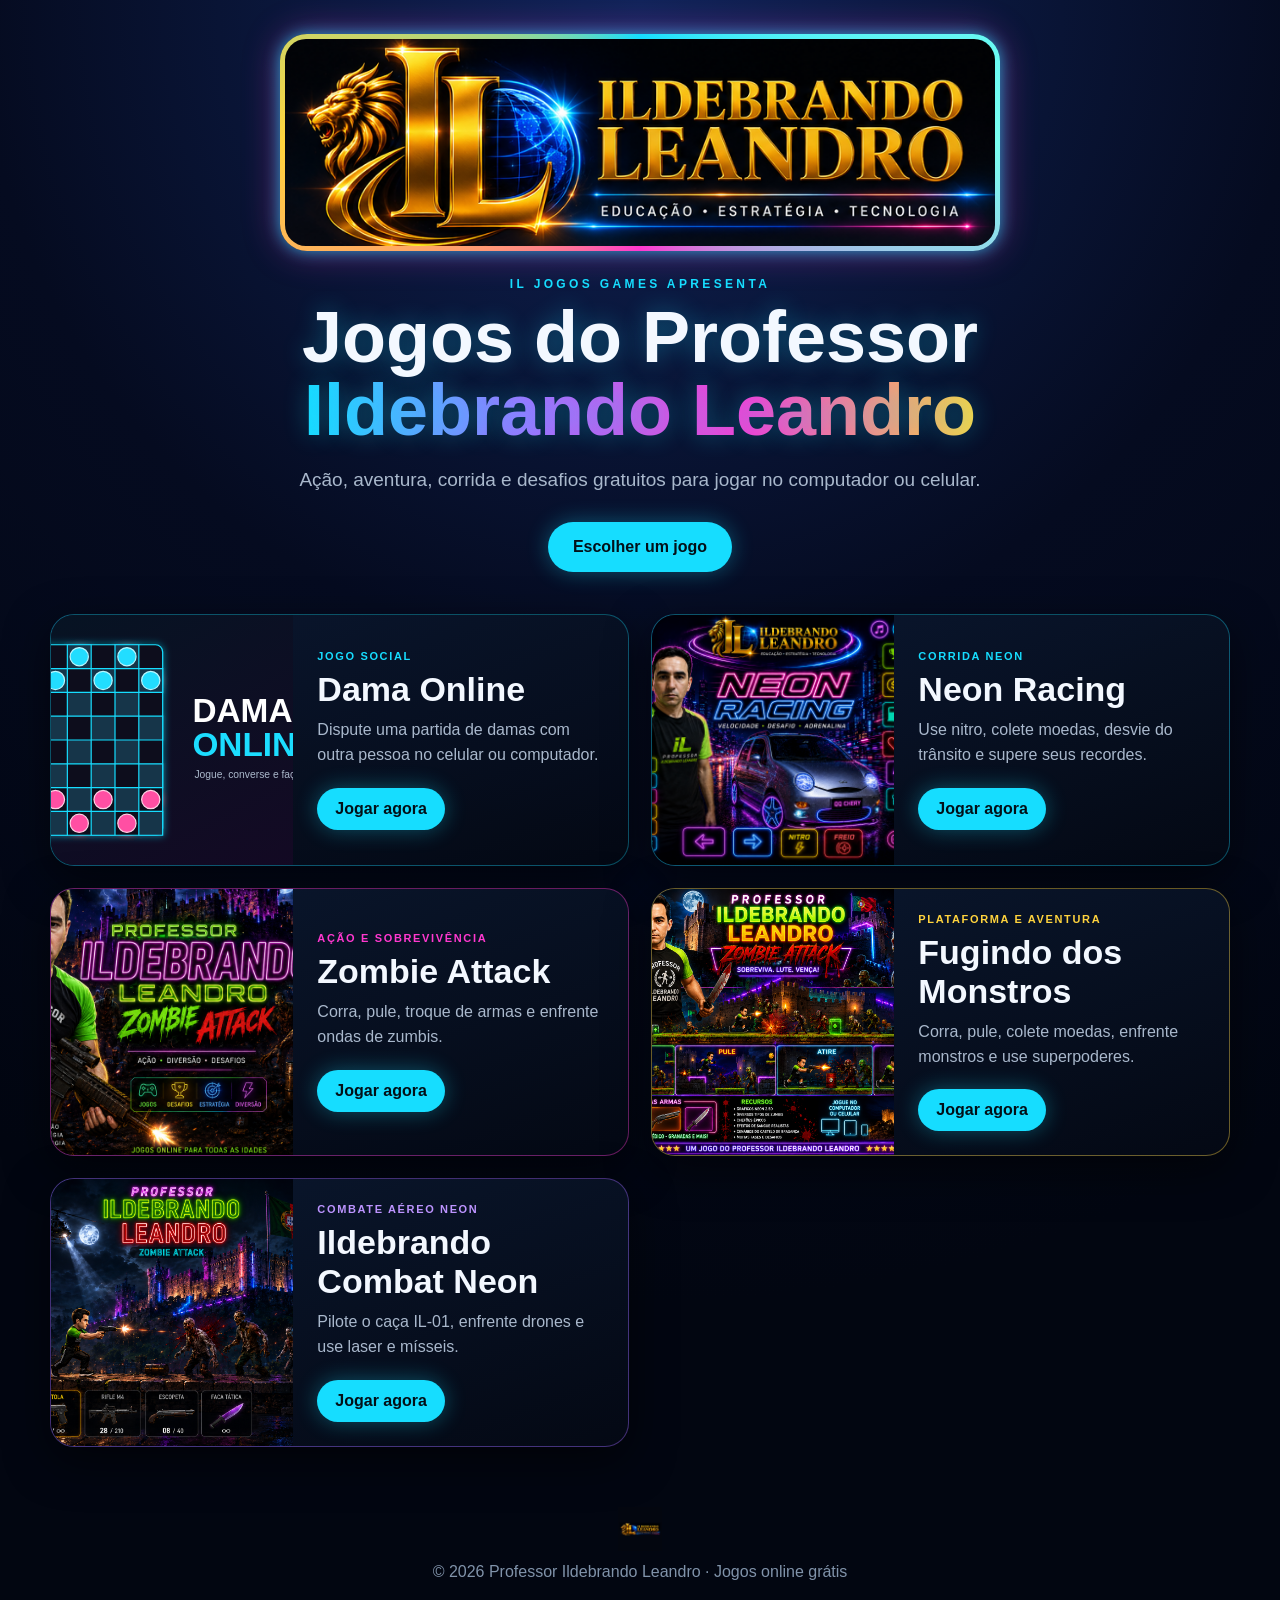
==== commit 3fb5d7c8: "Reduz logo principal ao tamanho responsivo aprovado" ====
--- a/index.html
+++ b/index.html
@@ -26,7 +26,7 @@
   <meta name="twitter:title" content="Jogos do Professor Ildebrando Leandro">
   <meta name="twitter:description" content="Jogos online grátis de ação, aventura e corrida para computador e celular.">
   <meta name="twitter:image" content="https://jogogames.github.io/assets/logo-ildebrando-gold.png">
-  <link rel="stylesheet" href="./style.css?v=2">
+  <link rel="stylesheet" href="./style.css?v=4">
   <script type="application/ld+json">
   {"@context":"https://schema.org","@type":"WebSite","name":"Jogos do Professor Ildebrando Leandro","alternateName":"JogoGames","url":"https://jogogames.github.io/","description":"Jogos online grátis criados pelo Professor Ildebrando Leandro.","inLanguage":"pt-BR","publisher":{"@type":"Person","name":"Professor Ildebrando Leandro"}}
   </script>
--- a/style.css
+++ b/style.css
@@ -21,3 +21,9 @@
 @media(max-width:900px){.games{grid-template-columns:1fr}.card{min-height:220px}}
 @media(max-width:560px){.hero{width:min(100% - 20px,1180px);padding:18px 0 30px}.brand-neon{width:100%;padding:4px;margin-bottom:18px;border-radius:19px}.brand{max-height:130px;border-radius:15px}.games{width:calc(100% - 18px);gap:15px}.card{display:block;min-height:0;border-radius:18px}.card img{height:auto;min-height:0;aspect-ratio:16/9}.card>div{padding:18px}.card h2{font-size:26px}.card p{font-size:14px}.primary{min-height:46px}}
 @media(prefers-reduced-motion:reduce){.brand-neon{animation:none}}
+
+/* Brilho LED forte sem alterar o tamanho responsivo do logotipo. */
+.brand-neon{animation:brandNeon 3.2s linear infinite,brandGlow 1.7s ease-in-out infinite alternate}@keyframes brandGlow{from{box-shadow:0 0 12px #16ddffbb,0 0 24px #ff38cf66}to{box-shadow:0 0 18px #16ddffff,0 0 38px #16ddffaa,0 0 54px #ff38cf88}}@media(prefers-reduced-motion:reduce){.brand-neon{animation:none;box-shadow:0 0 18px #16ddffcc}}
+
+/* Tamanho aprovado da primeira referência: moldura rente, sem faixas laterais. */
+.brand-neon{width:min(720px,92vw);padding:5px}.brand-neon .brand{width:100%;height:auto;max-height:none;object-fit:initial}@media(max-width:560px){.brand-neon{width:100%;padding:4px}}
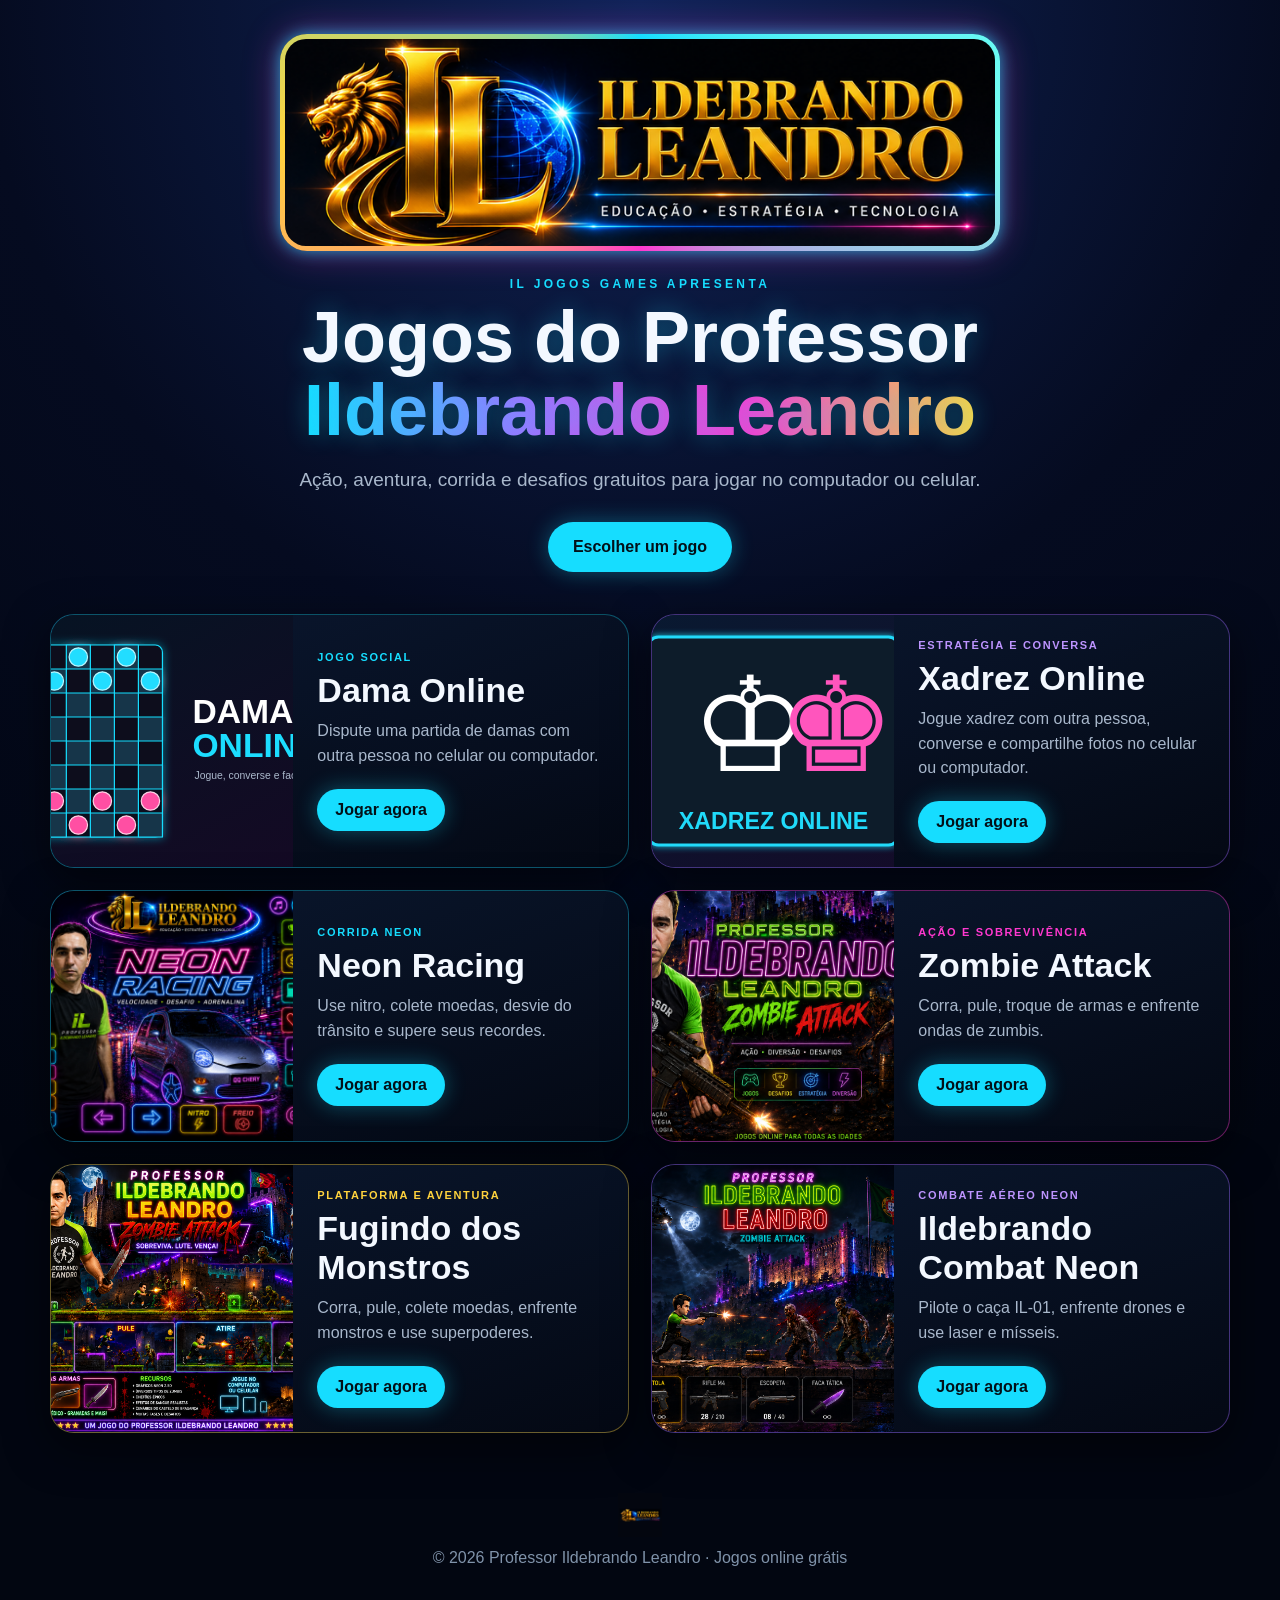
==== commit 8253fe18: "Adiciona Xadrez Online com sala e conversa" ====
--- a/index.html
+++ b/index.html
@@ -4,7 +4,7 @@
   <meta charset="utf-8">
   <meta name="viewport" content="width=device-width,initial-scale=1,viewport-fit=cover">
   <title>Jogos do Professor Ildebrando Leandro | Jogos Online Grátis</title>
-  <meta name="description" content="Jogos online grátis criados pelo Professor Ildebrando Leandro. Jogue Neon Racing, Zombie Attack, Fugindo dos Monstros e Ildebrando Combat Neon.">
+  <meta name="description" content="Jogos online grátis do Professor Ildebrando Leandro. Jogue Dama Online, Xadrez Online, Neon Racing, Zombie Attack e outros jogos no celular ou computador.">
   <meta name="author" content="Professor Ildebrando Leandro">
   <meta name="robots" content="index,follow,max-image-preview:large,max-snippet:-1,max-video-preview:-1">
   <meta name="googlebot" content="index,follow,max-image-preview:large,max-snippet:-1,max-video-preview:-1">
@@ -45,6 +45,10 @@
       <img src="./assets/dama-online.svg" alt="Tabuleiro iluminado do jogo Dama Online" loading="eager">
       <div><span>Jogo social</span><h2>Dama Online</h2><p>Dispute uma partida de damas com outra pessoa no celular ou computador.</p><a href="./Dama-Online/">Jogar agora</a></div>
     </article>
+    <article class="card violet">
+      <img src="./assets/xadrez-online.svg" alt="Tabuleiro iluminado do jogo Xadrez Online" loading="eager">
+      <div><span>Estratégia e conversa</span><h2>Xadrez Online</h2><p>Jogue xadrez com outra pessoa, converse e compartilhe fotos no celular ou computador.</p><a href="./Xadrez-Online/">Jogar agora</a></div>
+    </article>
     <article class="card cyan">
       <img src="./assets/cover-neon-racing.png" alt="Capa do Neon Racing" loading="lazy">
       <div><span>Corrida neon</span><h2>Neon Racing</h2><p>Use nitro, colete moedas, desvie do trânsito e supere seus recordes.</p><a href="./Neon-Racing/">Jogar agora</a></div>
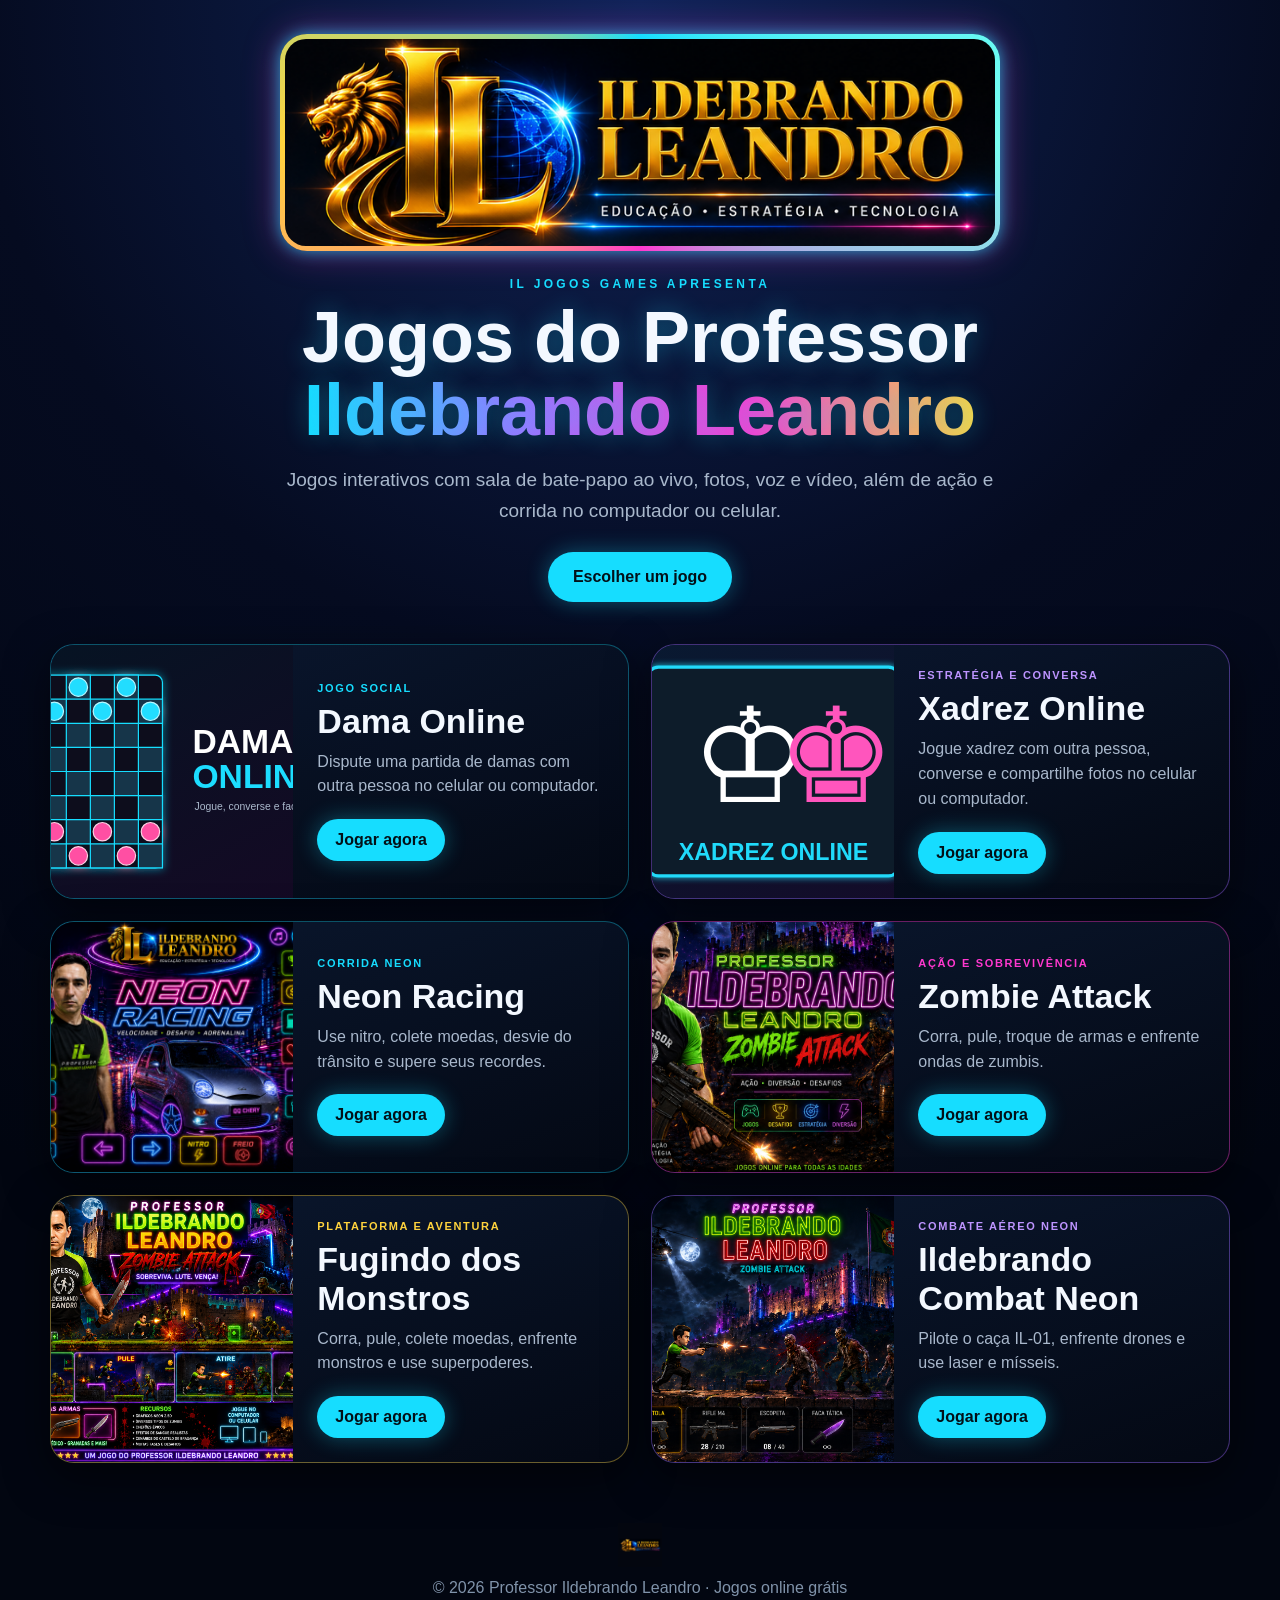
==== commit 6f5f3cd2: "Melhora SEO e capas grandes para compartilhamento" ====
--- a/index.html
+++ b/index.html
@@ -1,10 +1,10 @@
 <!doctype html>
 <html lang="pt-BR">
 <head>
-  <meta charset="utf-8">
+<meta charset="utf-8">
   <meta name="viewport" content="width=device-width,initial-scale=1,viewport-fit=cover">
   <title>Jogos do Professor Ildebrando Leandro | Jogos Online Grátis</title>
-  <meta name="description" content="Jogos online grátis do Professor Ildebrando Leandro. Jogue Dama Online, Xadrez Online, Neon Racing, Zombie Attack e outros jogos no celular ou computador.">
+  <meta name="description" content="Jogos online grátis do Professor Ildebrando Leandro. Jogue Dama e Xadrez interativos com sala de bate-papo ao vivo, além de jogos de ação e corrida no celular ou computador.">
   <meta name="author" content="Professor Ildebrando Leandro">
   <meta name="robots" content="index,follow,max-image-preview:large,max-snippet:-1,max-video-preview:-1">
   <meta name="googlebot" content="index,follow,max-image-preview:large,max-snippet:-1,max-video-preview:-1">
@@ -18,25 +18,29 @@
   <meta property="og:locale" content="pt_BR">
   <meta property="og:site_name" content="Jogos do Professor Ildebrando Leandro">
   <meta property="og:title" content="Jogos do Professor Ildebrando Leandro">
-  <meta property="og:description" content="Ação, aventura, corrida e diversão. Conheça os jogos online grátis do Professor Ildebrando Leandro.">
+  <meta property="og:description" content="Dama e Xadrez interativos com sala de bate-papo ao vivo, fotos, voz e vídeo. Jogue grátis no celular ou computador.">
   <meta property="og:url" content="https://jogogames.github.io/">
-  <meta property="og:image" content="https://jogogames.github.io/assets/logo-ildebrando-gold.png">
-  <meta property="og:image:alt" content="Logotipo de Ildebrando Leandro">
+  <meta property="og:image" content="https://jogogames.github.io/assets/jogogames-whatsapp-1200x630.png">
+  <meta property="og:image:secure_url" content="https://jogogames.github.io/assets/jogogames-whatsapp-1200x630.png">
+  <meta property="og:image:type" content="image/png">
+  <meta property="og:image:width" content="1200">
+  <meta property="og:image:height" content="630">
+  <meta property="og:image:alt" content="Jogos online grátis do Professor Ildebrando Leandro">
   <meta name="twitter:card" content="summary_large_image">
   <meta name="twitter:title" content="Jogos do Professor Ildebrando Leandro">
-  <meta name="twitter:description" content="Jogos online grátis de ação, aventura e corrida para computador e celular.">
-  <meta name="twitter:image" content="https://jogogames.github.io/assets/logo-ildebrando-gold.png">
+  <meta name="twitter:description" content="Dama e Xadrez interativos com sala de bate-papo ao vivo, além de jogos de ação e corrida.">
+  <meta name="twitter:image" content="https://jogogames.github.io/assets/jogogames-whatsapp-1200x630.png">
   <link rel="stylesheet" href="./style.css?v=4">
   <script type="application/ld+json">
   {"@context":"https://schema.org","@type":"WebSite","name":"Jogos do Professor Ildebrando Leandro","alternateName":"JogoGames","url":"https://jogogames.github.io/","description":"Jogos online grátis criados pelo Professor Ildebrando Leandro.","inLanguage":"pt-BR","publisher":{"@type":"Person","name":"Professor Ildebrando Leandro"}}
   </script>
-</head>
+<script async src="https://www.googletagmanager.com/gtag/js?id=G-5PKOH4M5QY"></script><script>window.dataLayer=window.dataLayer||[];function gtag(){dataLayer.push(arguments)}gtag("js",new Date());gtag("config","G-5PKOH4M5QY");</script></head>
 <body>
   <header class="hero">
     <span class="brand-neon"><img class="brand" src="./assets/logo-ildebrando-gold.png" alt="Logotipo Ildebrando Leandro com leão dourado e luzes neon" width="1650" height="500"></span>
     <p class="eyebrow">IL JOGOS GAMES APRESENTA</p>
     <h1>Jogos do Professor<br><span>Ildebrando Leandro</span></h1>
-    <p class="intro">Ação, aventura, corrida e desafios gratuitos para jogar no computador ou celular.</p>
+    <p class="intro">Jogos interativos com sala de bate-papo ao vivo, fotos, voz e vídeo, além de ação e corrida no computador ou celular.</p>
     <a class="primary" href="#jogos">Escolher um jogo</a>
   </header>
 
